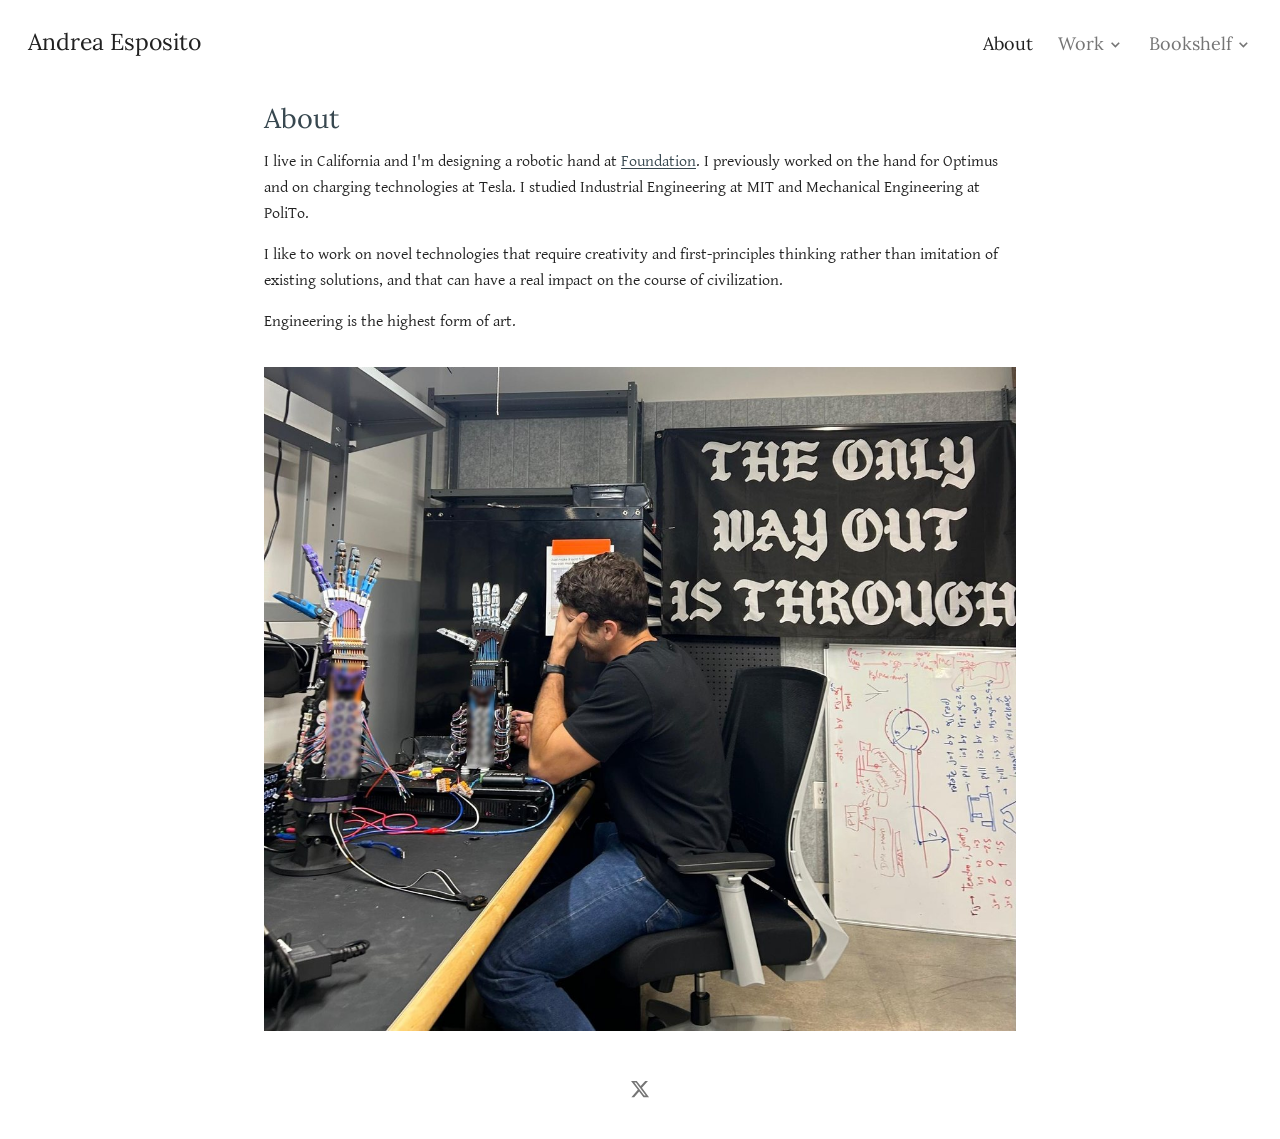
==== index.html @ ddad2031 "Rebuild the site: About, Work, Press, Hand analyses, Bookshelf, Favorite poetry Replaces the 2026 Fl" ====
<!doctype html>
<html lang="en">
<head>
<meta charset="utf-8">
<meta name="viewport" content="width=device-width, initial-scale=1">
<title>Andrea Esposito</title>
<meta name="description" content="Andrea Esposito designs a robotic hand at Foundation. Previously the Optimus hand and charging technologies at Tesla; MIT and Politecnico di Torino.">
<link rel="canonical" href="https://andrea-esposito.com/">
<link rel="icon" href="/assets/img/mark-64.png" type="image/png">
<link rel="apple-touch-icon" href="/assets/img/mark-256.png">
<link rel="stylesheet" href="/assets/css/site.css">
<meta property="og:type" content="profile">
<meta property="og:title" content="Andrea Esposito">
<meta property="og:description" content="I'm designing a robotic hand at Foundation. Previously the Optimus hand at Tesla.">
<meta property="og:image" content="https://andrea-esposito.com/assets/img/hand-on-robot-poster.jpg">
<meta name="twitter:card" content="summary_large_image">
<meta name="twitter:site" content="@aesposito0">
<!-- Google Analytics -->
<script async src="https://www.googletagmanager.com/gtag/js?id=G-R27CMF5WQ5"></script>
<script>window.dataLayer=window.dataLayer||[];function gtag(){dataLayer.push(arguments)}gtag('js',new Date());gtag('config','G-R27CMF5WQ5');</script>
</head>
<body>

<header id="head">
  <a class="name" href="/">Andrea Esposito</a>
  <nav>
    <a href="/" aria-current="page">About</a>
    <div class="menu">
      <a href="/work/">Work</a>
      <button class="caret" type="button" aria-label="Show Work pages" aria-expanded="false"><svg viewBox="0 0 10 10" fill="none" stroke="currentColor" stroke-width="1.5" aria-hidden="true"><path d="M1.5 3.5 5 7l3.5-3.5"/></svg></button>
      <div class="sub">
        <a href="/work/">Work</a>
        <a href="/press/">Press and media</a>
        <a href="/hand-analyses/">Hand analyses</a>
      </div>
    </div>
    <div class="menu">
      <a href="/bookshelf/">Bookshelf</a>
      <button class="caret" type="button" aria-label="Show Bookshelf pages" aria-expanded="false"><svg viewBox="0 0 10 10" fill="none" stroke="currentColor" stroke-width="1.5" aria-hidden="true"><path d="M1.5 3.5 5 7l3.5-3.5"/></svg></button>
      <div class="sub">
        <a href="/bookshelf/">Bookshelf</a>
        <a href="/favorite-poetry/">Favorite poetry</a>
      </div>
    </div>
  </nav>
</header>

<main id="content" class="wrap">

  <div class="about">
    <h2 id="about">About</h2>
    <p>I live in California and I'm designing a robotic hand at <a href="https://foundation.bot">Foundation</a>. I previously worked on the hand for Optimus and on charging technologies at Tesla. I studied Industrial Engineering at MIT and Mechanical Engineering at PoliTo.</p>
    <p>I like to work on novel technologies that require creativity and first-principles thinking rather than imitation of existing solutions, and that can have a real impact on the course of civilization.</p>
    <p>Engineering is the highest form of art.</p>
    <img src="/assets/img/andrea.jpg" alt="Andrea at the bench, head in hand, next to two prototype hands and a banner reading “The only way out is through”" width="1200" height="1060">
  </div>

</main>

<footer id="foot">
  <a href="https://x.com/aesposito0" aria-label="Andrea Esposito on X"><svg viewBox="0 0 24 24" fill="currentColor" aria-hidden="true"><path d="M18.244 2.25h3.308l-7.227 8.26 8.502 11.24H16.17l-5.214-6.817L4.99 21.75H1.68l7.73-8.835L1.254 2.25H8.08l4.713 6.231zm-1.161 17.52h1.833L7.084 4.126H5.117z"/></svg></a>
</footer>

<script src="/assets/js/menu.js" defer></script>
</body>
</html>
---- assets/css/site.css ----
/* andrea-esposito.com — one stylesheet, no build step.
   Lora for headings, Gentium Basic for text (both self-hosted). White page, always. */

@font-face { font-family: "Gentium Basic"; font-style: normal; font-weight: 400; font-display: swap; src: url("/assets/fonts/gentium-basic-regular.woff2") format("woff2"); }
@font-face { font-family: "Gentium Basic"; font-style: normal; font-weight: 700; font-display: swap; src: url("/assets/fonts/gentium-basic-bold.woff2") format("woff2"); }
@font-face { font-family: "Gentium Basic"; font-style: italic; font-weight: 400; font-display: swap; src: url("/assets/fonts/gentium-basic-italic.woff2") format("woff2"); }
@font-face { font-family: "Gentium Basic"; font-style: italic; font-weight: 700; font-display: swap; src: url("/assets/fonts/gentium-basic-bold-italic.woff2") format("woff2"); }
@font-face { font-family: "Lora"; font-style: normal; font-weight: 400 700; font-display: swap; src: url("/assets/fonts/lora-var-latin.woff2") format("woff2"); }
@font-face { font-family: "Lora"; font-style: italic; font-weight: 400 700; font-display: swap; src: url("/assets/fonts/lora-var-latin-italic.woff2") format("woff2"); }

:root {
  --bg: #fff;
  --text: #212121;
  --heading: #37474f;
  --link: #37474f;
  --link-hover: #000;
  --muted: #757575;
  --line: #e0e0e0;
  --head: "Lora", georgia, serif;
  --body: "Gentium Basic", "Gentium Book Basic", georgia, serif;
  --measure: 50em;
  color-scheme: light;
}

/* ---------- base ---------- */
*, *::before, *::after { box-sizing: border-box; }
body {
  margin: 0;
  min-height: 100vh;
  display: flex; flex-direction: column;
  background: var(--bg);
  color: var(--text);
  font-family: var(--body);
  font-size: 16px;
  line-height: 1.6;
}
img, video, iframe { max-width: 100%; }
img, video { height: auto; }
figure { margin: 0; }

h1, h2, h3 { font-family: var(--head); font-weight: 400; line-height: 1.3; }
h4 { line-height: 1.4; }
h2 { font-size: 27px; color: var(--heading); margin: 2.2em 0 0.5em; }
h3 { font-size: 22px; color: var(--text); margin: 1.9em 0 0.4em; }
h3 .when { font-family: var(--body); font-size: 16px; color: var(--muted); margin-left: 0.3em; }
p, ul, ol { margin: 0 0 1em; }
ul { padding-left: 1.4em; }
li { margin-bottom: 0.3em; }

a { color: var(--link); text-decoration: underline; text-underline-offset: 0.12em; }
a:hover { color: var(--link-hover); }
strong, b { font-weight: 700; }
.muted, figcaption { color: var(--muted); }
figcaption { font-size: 15px; }

.wrap { max-width: var(--measure); margin: 0 auto; padding: 0 1.5rem; width: 100%; }

/* ---------- header: name top-left, sections top-right ---------- */
#head {
  display: flex; align-items: baseline; justify-content: space-between; gap: 1rem;
  padding: 1.5rem 1.75rem 2.5rem;
  font-family: var(--head);
}
#head .name { font-size: 23px; color: var(--text); text-decoration: none; }
#head nav { display: flex; align-items: baseline; gap: 1.6rem; font-size: 18px; }
#head nav a { text-decoration: none; color: var(--muted); }
#head nav a:hover, #head nav a[aria-current] { color: var(--text); }

/* Work: a link, plus a caret that opens the sub-pages */
.menu { position: relative; display: inline-flex; align-items: baseline; gap: 0.15rem; }
.menu .caret {
  border: 0; background: none; padding: 0 0.2rem; margin: 0;
  color: var(--muted); font: inherit; font-size: 0.8em; cursor: pointer; line-height: 1;
}
.menu .caret:hover, .menu:hover .caret, .menu.open .caret { color: var(--text); }
.menu .caret svg { display: block; width: 0.75em; height: 0.75em; transition: transform 0.15s; }
.menu.open .caret svg { transform: rotate(180deg); }
.menu .sub {
  display: none; position: absolute; top: 100%; left: 0; z-index: 10;
  flex-direction: column; gap: 0.2rem;
  padding: 0.35rem 0 0.5rem; background: var(--bg);
  font-size: 15px; white-space: nowrap;
}
.menu:last-child .sub { left: auto; right: 0; }
.menu:hover .sub, .menu:focus-within .sub, .menu.open .sub { display: flex; }

@media (max-width: 600px) {
  #head { padding: 1.25rem 1rem 2rem; }
  #head .name { font-size: 18px; white-space: nowrap; }
  #head nav { font-size: 15px; gap: 0.9rem; }
  .menu .sub { font-size: 14px; }
}

/* ---------- content ---------- */
#content { flex: 1; }
#content > h2:first-child { margin-top: 0; }

/* centred media: videos, embeds, stills */
.embed { display: flex; flex-direction: column; align-items: center; margin: 1.75em 0; }
.embed video, .embed img, .embed iframe { display: block; }
.embed figcaption { margin-top: 0.5em; text-align: center; max-width: 34em; }
.embed.portrait video { width: 504px; max-width: 100%; aspect-ratio: 3 / 4; object-fit: cover; }
.embed.wide video, .embed iframe { width: 560px; max-width: 100%; aspect-ratio: 16 / 9; height: auto; border: 0; }
.embed img { width: 100%; max-width: 640px; }
.embed.tall img { max-width: 440px; }
.embed .twitter-tweet { margin: 0; }
.twitter-tweet-rendered { zoom: 0.8; }   /* X sets ~20px inside its iframe; bring it down to the text size */

/* ---------- long pages: jump links, dated articles ---------- */
.jump { list-style: none; padding: 0; margin: -0.5em 0 0; font-size: 15px; }
.jump li { margin: 0 0 0.35em; }
.jump a { text-decoration: none; color: var(--muted); }
.jump a:hover { color: var(--text); text-decoration: underline; }
.meta { display: block; font-size: 15px; color: var(--muted); margin: -0.4em 0 1.2em; }
.meta a { color: inherit; }
article { margin-top: 3em; padding-top: 2.5em; border-top: 1px solid var(--line); }
article h3 { margin-top: 0; }
h4 { font-family: var(--body); font-size: 16px; font-weight: 700; margin: 1.6em 0 0.3em; }
h4 + p, h4 + ul { margin-top: 0; }

/* ---------- library ---------- */
.epigraph { margin-bottom: 0.4em; }
.epigraph + .meta { margin: 0 0 1.5em; }

/* Goodreads "currently reading" widget (custom_widget). Its script replaces the div's contents
   with these classes; the header and the Goodreads logo are hidden. */
.gr_custom_header_1719105719, .gr_custom_container_1719105719 center, .gr_custom_container_1719105719 br { display: none; }
.gr_custom_container_1719105719 { display: grid; grid-template-columns: repeat(auto-fill, minmax(260px, 1fr)); gap: 1.25em; margin: 1em 0 0; }
.gr_custom_each_container_1719105719 { display: grid; grid-template-columns: 98px minmax(0, 1fr); grid-template-rows: auto 1fr; column-gap: 1em; align-items: start; }
.gr_custom_book_container_1719105719 { grid-row: 1 / 3; }
.gr_custom_book_container_1719105719 img { display: block; width: 98px; }
.gr_custom_title_1719105719 a { text-decoration: none; }
.gr_custom_title_1719105719 a:hover { text-decoration: underline; }
.gr_custom_author_1719105719 { font-size: 15px; color: var(--muted); }
.gr_custom_author_1719105719 a { color: inherit; text-decoration: none; }

/* Goodreads "read" shelf (grid_widget): just covers */
.gr_grid_container { display: grid; grid-template-columns: repeat(auto-fill, minmax(88px, 1fr)); gap: 10px; margin: 1em 0 0; }
.gr_grid_book_container a { display: block; }
.gr_grid_book_container img { display: block; width: 100%; aspect-ratio: 2 / 3; object-fit: cover; }
#gr_custom_widget_1719105719 noscript, #gr_grid_widget_1719103478 noscript { display: none; }

/* quotes */
.quote { margin-top: 2.5em; }
.quote h4 { font-family: var(--head); font-weight: 400; font-size: 20px; margin: 0 0 0.1em; }
.quote .meta { margin: 0 0 0.8em; }
.quote p { margin-bottom: 0.9em; }
.quote > :last-child { margin-bottom: 0; }

/* ---------- about: text, then the photo ---------- */
.about h2 { margin-top: 0; }
.about img { width: 100%; display: block; margin-top: 2em; }

/* ---------- footer: just X ---------- */
#foot { display: flex; justify-content: center; padding: 3rem 1.5rem 2.5rem; }
#foot a { color: var(--muted); display: block; line-height: 0; }
#foot a:hover { color: var(--text); }
#foot svg { width: 20px; height: 20px; display: block; }

/* ---------- print ---------- */
@media print {
  #head nav, #foot, video, iframe { display: none; }
  body { font-size: 11pt; }
  a { color: #000; text-decoration: none; }
}
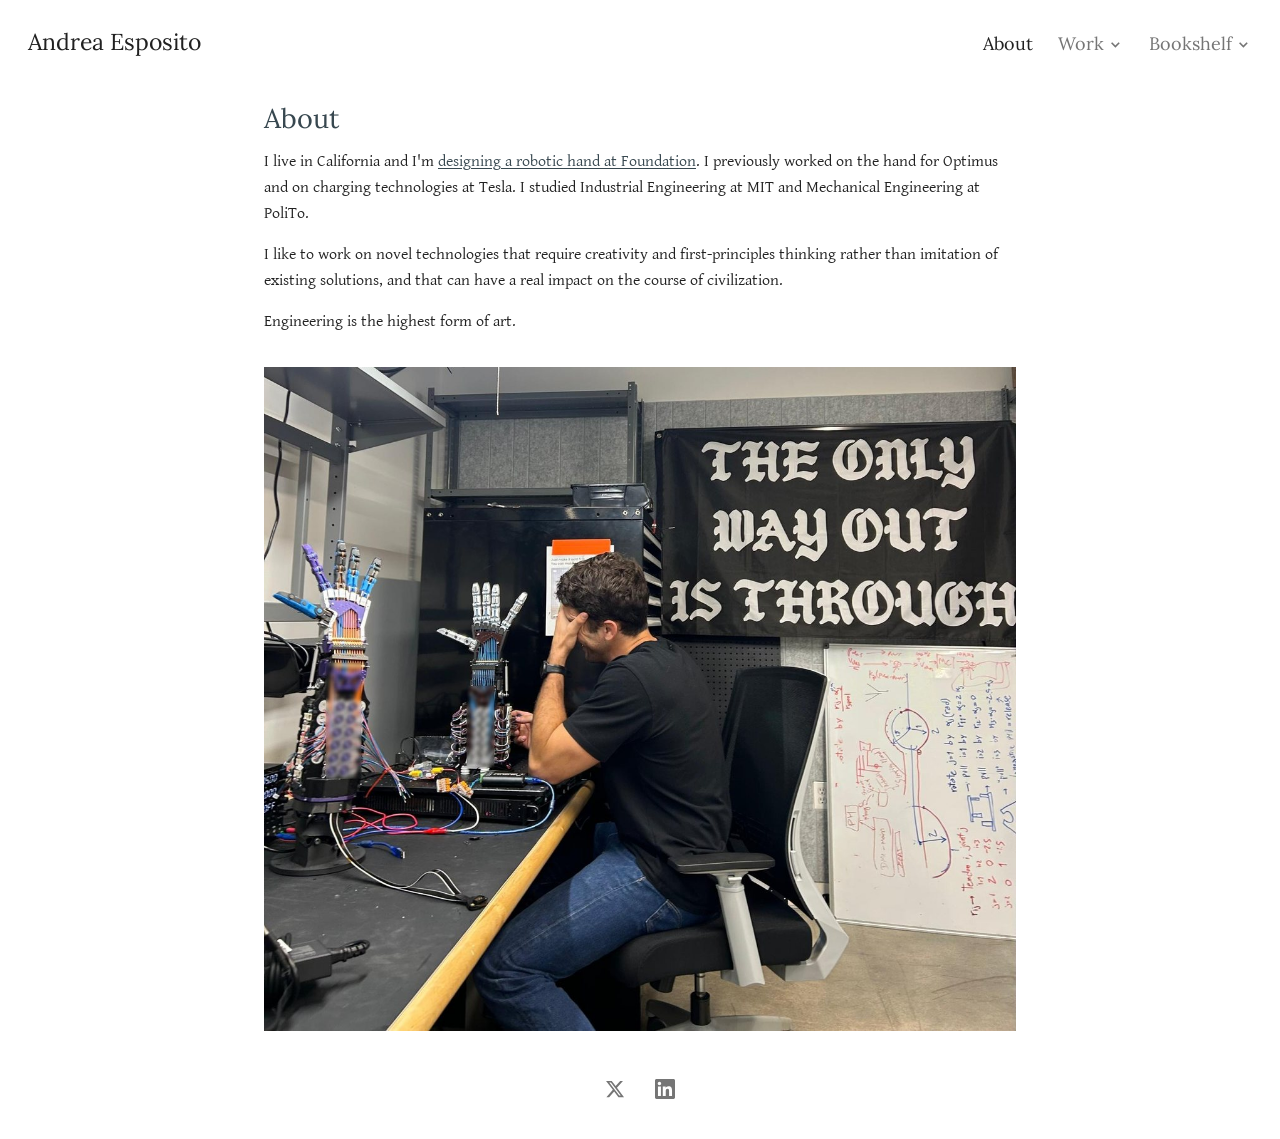
==== commit 49e16f3f: "Links, LinkedIn icon, and the old "ae" favicon - About: "designing a robotic hand at Foundation" now" ====
--- a/index.html
+++ b/index.html
@@ -6,8 +6,8 @@
 <title>Andrea Esposito</title>
 <meta name="description" content="Andrea Esposito designs a robotic hand at Foundation. Previously the Optimus hand and charging technologies at Tesla; MIT and Politecnico di Torino.">
 <link rel="canonical" href="https://andrea-esposito.com/">
-<link rel="icon" href="/assets/img/mark-64.png" type="image/png">
-<link rel="apple-touch-icon" href="/assets/img/mark-256.png">
+<link rel="icon" href="/assets/img/ae-64.png" type="image/png">
+<link rel="apple-touch-icon" href="/assets/img/ae-256.png">
 <link rel="stylesheet" href="/assets/css/site.css">
 <meta property="og:type" content="profile">
 <meta property="og:title" content="Andrea Esposito">
@@ -49,7 +49,7 @@
 
   <div class="about">
     <h2 id="about">About</h2>
-    <p>I live in California and I'm designing a robotic hand at <a href="https://foundation.bot">Foundation</a>. I previously worked on the hand for Optimus and on charging technologies at Tesla. I studied Industrial Engineering at MIT and Mechanical Engineering at PoliTo.</p>
+    <p>I live in California and I'm <a href="https://www.linkedin.com/in/aesposito0/">designing a robotic hand at Foundation</a>. I previously worked on the hand for Optimus and on charging technologies at Tesla. I studied Industrial Engineering at MIT and Mechanical Engineering at PoliTo.</p>
     <p>I like to work on novel technologies that require creativity and first-principles thinking rather than imitation of existing solutions, and that can have a real impact on the course of civilization.</p>
     <p>Engineering is the highest form of art.</p>
     <img src="/assets/img/andrea.jpg" alt="Andrea at the bench, head in hand, next to two prototype hands and a banner reading “The only way out is through”" width="1200" height="1060">
@@ -59,6 +59,7 @@
 
 <footer id="foot">
   <a href="https://x.com/aesposito0" aria-label="Andrea Esposito on X"><svg viewBox="0 0 24 24" fill="currentColor" aria-hidden="true"><path d="M18.244 2.25h3.308l-7.227 8.26 8.502 11.24H16.17l-5.214-6.817L4.99 21.75H1.68l7.73-8.835L1.254 2.25H8.08l4.713 6.231zm-1.161 17.52h1.833L7.084 4.126H5.117z"/></svg></a>
+  <a href="https://www.linkedin.com/in/aesposito0/" aria-label="Andrea Esposito on LinkedIn"><svg viewBox="0 0 24 24" fill="currentColor" aria-hidden="true"><path d="M20.447 20.452h-3.554v-5.569c0-1.328-.027-3.037-1.852-3.037-1.853 0-2.136 1.445-2.136 2.939v5.667H9.351V9h3.414v1.561h.046c.477-.9 1.637-1.85 3.37-1.85 3.601 0 4.267 2.37 4.267 5.455v6.286zM5.337 7.433c-1.144 0-2.063-.926-2.063-2.065 0-1.138.92-2.063 2.063-2.063 1.14 0 2.064.925 2.064 2.063 0 1.139-.925 2.065-2.064 2.065zm1.782 13.019H3.555V9h3.564v11.452zM22.225 0H1.771C.792 0 0 .774 0 1.729v20.542C0 23.227.792 24 1.771 24h20.451C23.2 24 24 23.227 24 22.271V1.729C24 .774 23.2 0 22.222 0h.003z"/></svg></a>
 </footer>
 
 <script src="/assets/js/menu.js" defer></script>
--- a/assets/css/site.css
+++ b/assets/css/site.css
@@ -152,7 +152,7 @@
 .about img { width: 100%; display: block; margin-top: 2em; }
 
 /* ---------- footer: just X ---------- */
-#foot { display: flex; justify-content: center; padding: 3rem 1.5rem 2.5rem; }
+#foot { display: flex; justify-content: center; gap: 1.9rem; padding: 3rem 1.5rem 2.5rem; }
 #foot a { color: var(--muted); display: block; line-height: 0; }
 #foot a:hover { color: var(--text); }
 #foot svg { width: 20px; height: 20px; display: block; }
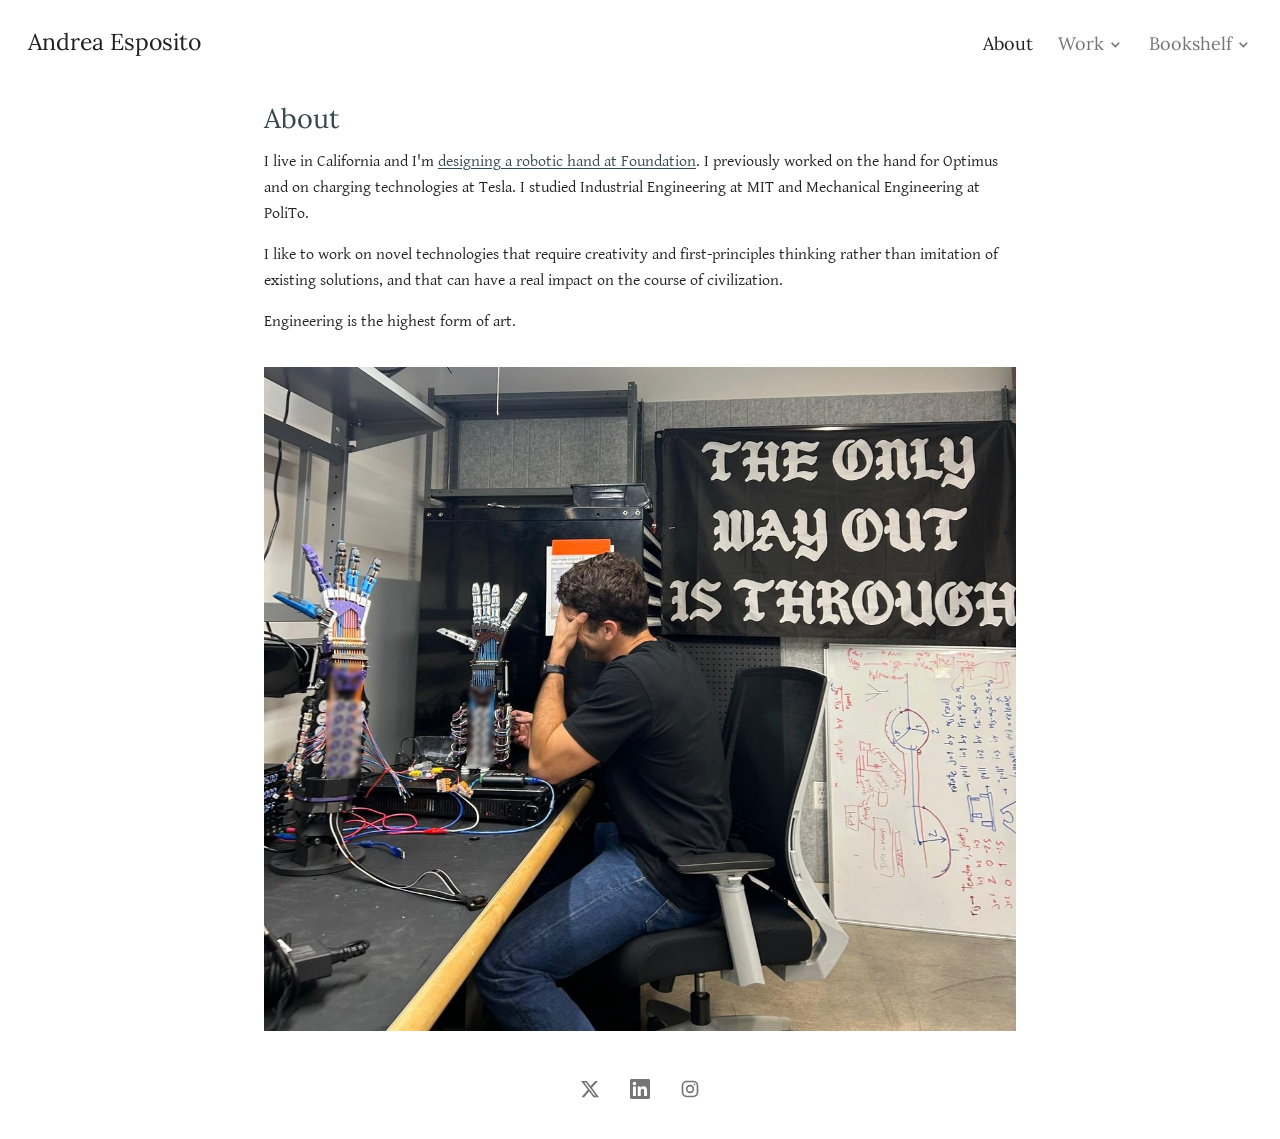
==== commit aba61e18: "Add Unitree hand analysis and Instagram footer links" ====
--- a/index.html
+++ b/index.html
@@ -4,17 +4,10 @@
 <meta charset="utf-8">
 <meta name="viewport" content="width=device-width, initial-scale=1">
 <title>Andrea Esposito</title>
-<meta name="description" content="Andrea Esposito designs a robotic hand at Foundation. Previously the Optimus hand and charging technologies at Tesla; MIT and Politecnico di Torino.">
 <link rel="canonical" href="https://andrea-esposito.com/">
 <link rel="icon" href="/assets/img/ae-64.png" type="image/png">
 <link rel="apple-touch-icon" href="/assets/img/ae-256.png">
 <link rel="stylesheet" href="/assets/css/site.css">
-<meta property="og:type" content="profile">
-<meta property="og:title" content="Andrea Esposito">
-<meta property="og:description" content="I'm designing a robotic hand at Foundation. Previously the Optimus hand at Tesla.">
-<meta property="og:image" content="https://andrea-esposito.com/assets/img/hand-on-robot-poster.jpg">
-<meta name="twitter:card" content="summary_large_image">
-<meta name="twitter:site" content="@aesposito0">
 <!-- Google Analytics -->
 <script async src="https://www.googletagmanager.com/gtag/js?id=G-R27CMF5WQ5"></script>
 <script>window.dataLayer=window.dataLayer||[];function gtag(){dataLayer.push(arguments)}gtag('js',new Date());gtag('config','G-R27CMF5WQ5');</script>
@@ -60,6 +53,7 @@
 <footer id="foot">
   <a href="https://x.com/aesposito0" aria-label="Andrea Esposito on X"><svg viewBox="0 0 24 24" fill="currentColor" aria-hidden="true"><path d="M18.244 2.25h3.308l-7.227 8.26 8.502 11.24H16.17l-5.214-6.817L4.99 21.75H1.68l7.73-8.835L1.254 2.25H8.08l4.713 6.231zm-1.161 17.52h1.833L7.084 4.126H5.117z"/></svg></a>
   <a href="https://www.linkedin.com/in/aesposito0/" aria-label="Andrea Esposito on LinkedIn"><svg viewBox="0 0 24 24" fill="currentColor" aria-hidden="true"><path d="M20.447 20.452h-3.554v-5.569c0-1.328-.027-3.037-1.852-3.037-1.853 0-2.136 1.445-2.136 2.939v5.667H9.351V9h3.414v1.561h.046c.477-.9 1.637-1.85 3.37-1.85 3.601 0 4.267 2.37 4.267 5.455v6.286zM5.337 7.433c-1.144 0-2.063-.926-2.063-2.065 0-1.138.92-2.063 2.063-2.063 1.14 0 2.064.925 2.064 2.063 0 1.139-.925 2.065-2.064 2.065zm1.782 13.019H3.555V9h3.564v11.452zM22.225 0H1.771C.792 0 0 .774 0 1.729v20.542C0 23.227.792 24 1.771 24h20.451C23.2 24 24 23.227 24 22.271V1.729C24 .774 23.2 0 22.222 0h.003z"/></svg></a>
+  <a href="https://www.instagram.com/ch.brons/" aria-label="Andrea Esposito on Instagram"><svg viewBox="0 0 24 24" fill="none" stroke="currentColor" stroke-width="2" aria-hidden="true"><rect x="3" y="3" width="18" height="18" rx="5"/><circle cx="12" cy="12" r="4"/><circle cx="17.5" cy="6.5" r="1" fill="currentColor" stroke="none"/></svg></a>
 </footer>
 
 <script src="/assets/js/menu.js" defer></script>
--- a/assets/css/site.css
+++ b/assets/css/site.css
@@ -151,7 +151,7 @@
 .about h2 { margin-top: 0; }
 .about img { width: 100%; display: block; margin-top: 2em; }
 
-/* ---------- footer: just X ---------- */
+/* ---------- footer: social links ---------- */
 #foot { display: flex; justify-content: center; gap: 1.9rem; padding: 3rem 1.5rem 2.5rem; }
 #foot a { color: var(--muted); display: block; line-height: 0; }
 #foot a:hover { color: var(--text); }
